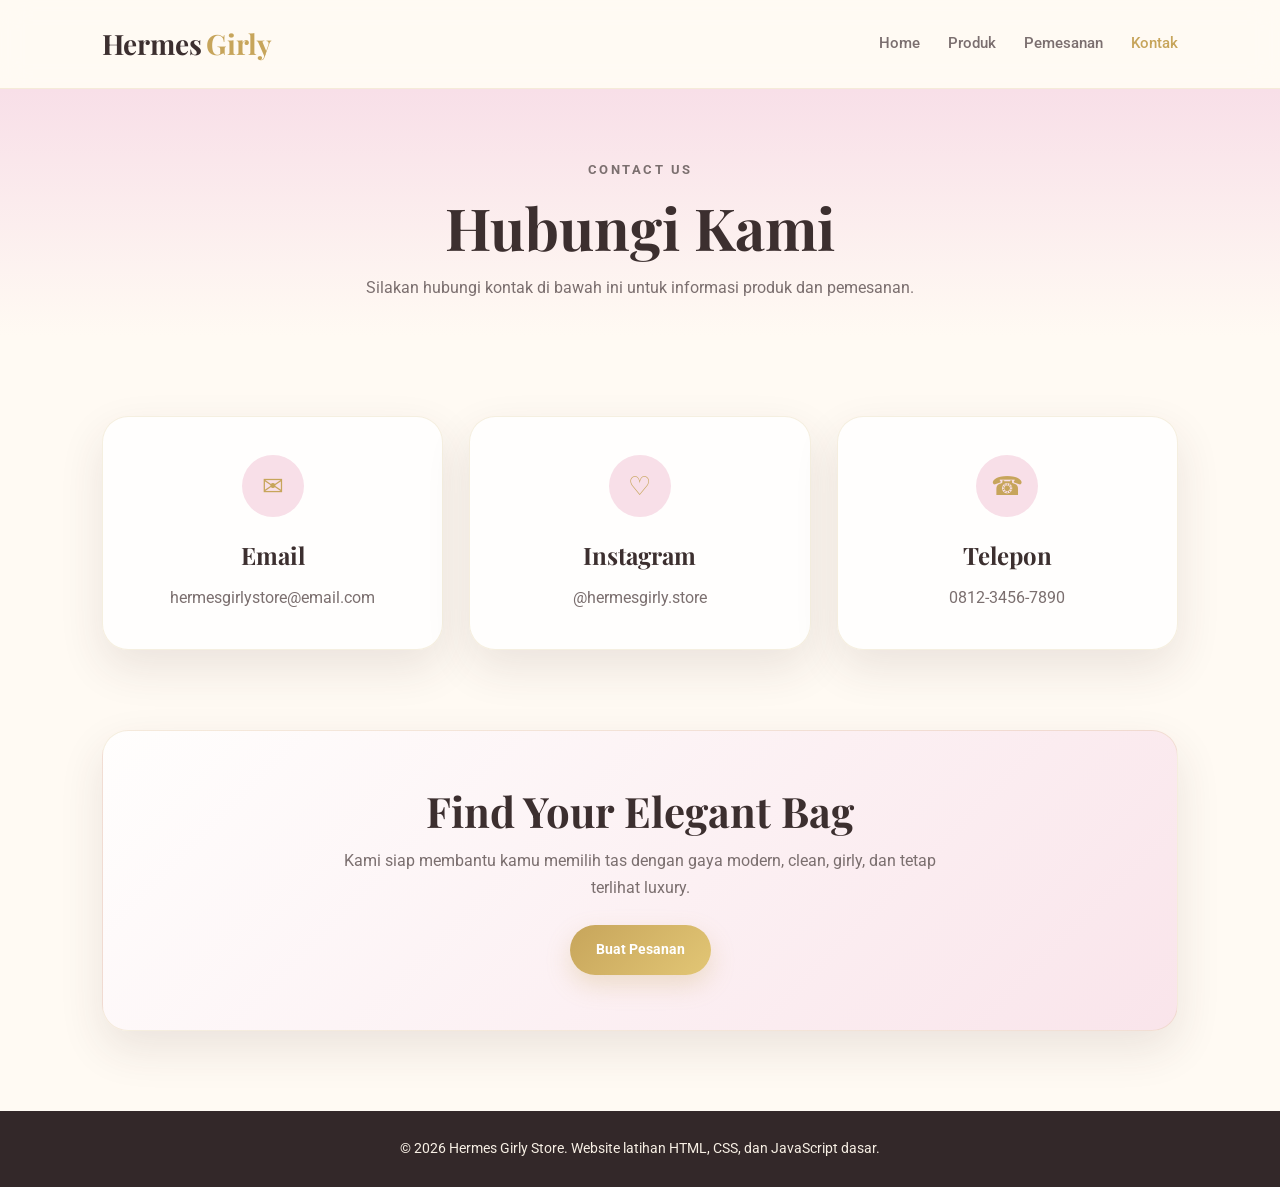
==== kontak.html @ 710419a9 "Add files via upload" ====
<!DOCTYPE html>
<html lang="id">
<head>
  <meta charset="UTF-8" />
  <meta name="viewport" content="width=device-width, initial-scale=1.0" />
  <title>Hermes Girly Store | Kontak</title>
  <link rel="preconnect" href="https://fonts.googleapis.com">
  <link rel="preconnect" href="https://fonts.gstatic.com" crossorigin>
  <link href="https://fonts.googleapis.com/css2?family=Playfair+Display:wght@600;700&family=Roboto:wght@300;400;500;700&display=swap" rel="stylesheet">
  <link rel="stylesheet" href="css/style.css" />
</head>
<body>
  <header class="navbar">
    <a href="index.html" class="logo">Hermes<span>Girly</span></a>

    <button class="menu-toggle" id="menuToggle" aria-label="Buka Menu">☰</button>

    <nav class="nav-menu" id="navMenu">
      <a href="index.html">Home</a>
      <a href="produk.html">Produk</a>
      <a href="pemesanan.html">Pemesanan</a>
      <a href="kontak.html" class="active">Kontak</a>
    </nav>
  </header>

  <main>
    <section class="page-header">
      <p class="label">Contact Us</p>
      <h1>Hubungi Kami</h1>
      <p>Silakan hubungi kontak di bawah ini untuk informasi produk dan pemesanan.</p>
    </section>

    <section class="section contact-section">
      <div class="contact-card">
        <div class="contact-icon">✉</div>
        <h3>Email</h3>
        <p>hermesgirlystore@email.com</p>
      </div>

      <div class="contact-card">
        <div class="contact-icon">♡</div>
        <h3>Instagram</h3>
        <p>@hermesgirly.store</p>
      </div>

      <div class="contact-card">
        <div class="contact-icon">☎</div>
        <h3>Telepon</h3>
        <p>0812-3456-7890</p>
      </div>
    </section>

    <section class="section contact-message">
      <h2>Find Your Elegant Bag</h2>
      <p>
        Kami siap membantu kamu memilih tas dengan gaya modern, clean, girly, dan tetap terlihat luxury.
      </p>
      <a href="pemesanan.html" class="btn primary">Buat Pesanan</a>
    </section>
  </main>

  <footer>
    <p>© 2026 Hermes Girly Store. Website latihan HTML, CSS, dan JavaScript dasar.</p>
  </footer>

  <script src="js/script.js"></script>
</body>
</html>
---- css/style.css ----
* {
  margin: 0;
  padding: 0;
  box-sizing: border-box;
}

:root {
  --soft-pink: #f8dfe8;
  --pink: #e8aabd;
  --beige: #f7efe4;
  --cream: #fffaf3;
  --gold: #c7a55b;
  --dark: #3c2f2f;
  --muted: #7b6f6f;
  --white: #ffffff;
  --shadow: 0 18px 45px rgba(70, 45, 45, 0.11);
}

body {
  font-family: 'Roboto', sans-serif;
  color: var(--dark);
  background: var(--cream);
  line-height: 1.7;
}

a {
  text-decoration: none;
  color: inherit;
}

img {
  max-width: 100%;
  display: block;
}

.navbar {
  width: 100%;
  padding: 20px 8%;
  background: rgba(255, 250, 243, 0.92);
  backdrop-filter: blur(14px);
  display: flex;
  align-items: center;
  justify-content: space-between;
  position: sticky;
  top: 0;
  z-index: 99;
  border-bottom: 1px solid rgba(199, 165, 91, 0.18);
}

.logo {
  font-family: 'Playfair Display', serif;
  font-size: 28px;
  font-weight: 700;
  color: var(--dark);
}

.logo span {
  color: var(--gold);
  margin-left: 4px;
}

.nav-menu {
  display: flex;
  gap: 28px;
  align-items: center;
}

.nav-menu a {
  font-size: 15px;
  font-weight: 500;
  color: var(--muted);
  transition: 0.3s;
}

.nav-menu a:hover,
.nav-menu a.active {
  color: var(--gold);
}

.menu-toggle {
  display: none;
  background: transparent;
  border: none;
  font-size: 28px;
  color: var(--dark);
  cursor: pointer;
}

.hero {
  min-height: 88vh;
  padding: 70px 8%;
  display: grid;
  grid-template-columns: 1.1fr 0.9fr;
  align-items: center;
  gap: 45px;
  background:
    linear-gradient(120deg, rgba(255, 250, 243, 0.92), rgba(248, 223, 232, 0.82)),
    url("../assets/hero-pattern.svg");
  background-size: cover;
  background-position: center;
}

.hero-content h1,
.page-header h1,
.section h2,
.banner h2,
.contact-message h2,
.modal-box h2,
.order-note h2 {
  font-family: 'Playfair Display', serif;
  color: var(--dark);
  line-height: 1.2;
}

.hero-content h1 {
  font-size: clamp(42px, 6vw, 72px);
  max-width: 720px;
  margin: 12px 0 20px;
}

.hero-text {
  max-width: 580px;
  color: var(--muted);
  font-size: 18px;
}

.label {
  color: var(--gold);
  font-size: 13px;
  font-weight: 700;
  letter-spacing: 2.5px;
  text-transform: uppercase;
}

.hero-buttons {
  display: flex;
  gap: 14px;
  margin-top: 32px;
  flex-wrap: wrap;
}

.btn {
  border: none;
  outline: none;
  cursor: pointer;
  padding: 13px 26px;
  border-radius: 999px;
  font-weight: 700;
  font-size: 14px;
  display: inline-flex;
  align-items: center;
  justify-content: center;
  transition: 0.3s ease;
}

.btn.primary {
  background: linear-gradient(135deg, var(--gold), #e2c675);
  color: var(--white);
  box-shadow: 0 10px 24px rgba(199, 165, 91, 0.27);
}

.btn.primary:hover {
  transform: translateY(-3px);
  box-shadow: 0 14px 30px rgba(199, 165, 91, 0.36);
}

.btn.secondary {
  background: var(--white);
  color: var(--dark);
  border: 1px solid rgba(199, 165, 91, 0.35);
}

.btn.secondary:hover {
  background: var(--beige);
  transform: translateY(-3px);
}

.btn.small {
  padding: 10px 18px;
  font-size: 13px;
  background: var(--dark);
  color: var(--white);
}

.btn.small:hover {
  background: var(--gold);
  transform: translateY(-2px);
}

.btn.full {
  width: 100%;
}

.hero-image {
  background: rgba(255, 255, 255, 0.46);
  border: 1px solid rgba(199, 165, 91, 0.2);
  border-radius: 42px;
  padding: 28px;
  box-shadow: var(--shadow);
}

.section {
  padding: 80px 8%;
}

.intro {
  text-align: center;
}

.intro h2 {
  font-size: 42px;
  margin: 12px 0 14px;
}

.intro > p:last-of-type {
  max-width: 760px;
  margin: 0 auto;
  color: var(--muted);
}

.features {
  display: grid;
  grid-template-columns: repeat(3, 1fr);
  gap: 22px;
  margin-top: 42px;
}

.feature-card,
.product-card,
.contact-card,
.order-form,
.order-note,
.contact-message {
  background: rgba(255, 255, 255, 0.82);
  border: 1px solid rgba(199, 165, 91, 0.18);
  border-radius: 26px;
  box-shadow: var(--shadow);
}

.feature-card {
  padding: 32px;
  text-align: left;
}

.feature-card span {
  width: 48px;
  height: 48px;
  border-radius: 50%;
  background: var(--soft-pink);
  color: var(--gold);
  display: grid;
  place-items: center;
  font-size: 22px;
  margin-bottom: 18px;
}

.feature-card h3,
.product-info h3,
.contact-card h3 {
  font-family: 'Playfair Display', serif;
  font-size: 24px;
  margin-bottom: 8px;
}

.feature-card p,
.contact-card p,
.contact-message p,
.order-note p {
  color: var(--muted);
}

.banner {
  margin: 20px 8% 80px;
  padding: 55px;
  border-radius: 34px;
  background:
    linear-gradient(135deg, rgba(248, 223, 232, 0.96), rgba(247, 239, 228, 0.94)),
    url("../assets/hero-pattern.svg");
  background-size: cover;
  text-align: center;
  border: 1px solid rgba(199, 165, 91, 0.2);
}

.banner h2 {
  font-size: clamp(30px, 5vw, 52px);
  margin-bottom: 24px;
}

.page-header {
  padding: 70px 8% 35px;
  text-align: center;
  background: linear-gradient(180deg, var(--soft-pink), var(--cream));
}

.page-header h1 {
  font-size: clamp(38px, 5vw, 58px);
  margin: 12px 0;
}

.page-header p {
  color: var(--muted);
  max-width: 700px;
  margin: 0 auto;
}

.product-grid {
  display: grid;
  grid-template-columns: repeat(3, 1fr);
  gap: 26px;
}

.product-card {
  overflow: hidden;
  transition: 0.3s;
}

.product-card:hover {
  transform: translateY(-8px);
  box-shadow: 0 24px 55px rgba(70, 45, 45, 0.16);
}

.product-card img {
  width: 100%;
  height: 245px;
  object-fit: cover;
  background: var(--beige);
}

.product-info {
  padding: 24px;
}

.price {
  color: var(--gold);
  font-weight: 800;
  margin: 8px 0 18px;
}

.form-section {
  display: grid;
  grid-template-columns: 1fr 0.8fr;
  gap: 28px;
  align-items: start;
}

.order-form {
  padding: 32px;
}

.form-group {
  margin-bottom: 19px;
}

.form-group label {
  display: block;
  margin-bottom: 8px;
  font-weight: 700;
  color: var(--dark);
}

.form-group input,
.form-group select,
.form-group textarea {
  width: 100%;
  padding: 14px 16px;
  border: 1px solid rgba(199, 165, 91, 0.32);
  border-radius: 16px;
  background: var(--cream);
  color: var(--dark);
  font-family: 'Roboto', sans-serif;
  font-size: 15px;
  outline: none;
  transition: 0.3s;
}

.form-group input:focus,
.form-group select:focus,
.form-group textarea:focus {
  border-color: var(--gold);
  box-shadow: 0 0 0 4px rgba(199, 165, 91, 0.12);
}

.error {
  color: #c95b73;
  font-size: 13px;
  min-height: 18px;
  display: block;
  margin-top: 5px;
}

.total-box {
  padding: 18px;
  border-radius: 18px;
  background: linear-gradient(135deg, var(--soft-pink), var(--beige));
  border: 1px solid rgba(199, 165, 91, 0.22);
  display: flex;
  justify-content: space-between;
  gap: 15px;
  align-items: center;
  margin: 20px 0 24px;
}

.total-box span {
  color: var(--muted);
  font-weight: 700;
}

.total-box strong {
  color: var(--dark);
  font-size: 20px;
}

.order-note {
  padding: 34px;
  position: sticky;
  top: 100px;
}

.order-note h2 {
  font-size: 34px;
  margin-bottom: 12px;
}

.order-note img {
  margin-top: 25px;
  border-radius: 24px;
}

.contact-section {
  display: grid;
  grid-template-columns: repeat(3, 1fr);
  gap: 26px;
}

.contact-card {
  text-align: center;
  padding: 38px 24px;
  transition: 0.3s;
}

.contact-card:hover {
  transform: translateY(-7px);
}

.contact-icon {
  width: 62px;
  height: 62px;
  border-radius: 50%;
  margin: 0 auto 18px;
  display: grid;
  place-items: center;
  background: var(--soft-pink);
  color: var(--gold);
  font-size: 26px;
}

.contact-message {
  margin: 0 8% 80px;
  text-align: center;
  padding: 55px 30px;
  background: linear-gradient(135deg, rgba(255, 255, 255, 0.8), rgba(248, 223, 232, 0.8));
}

.contact-message h2 {
  font-size: 42px;
  margin-bottom: 10px;
}

.contact-message p {
  max-width: 640px;
  margin: 0 auto 24px;
}

.modal {
  position: fixed;
  inset: 0;
  background: rgba(40, 25, 25, 0.48);
  display: none;
  align-items: center;
  justify-content: center;
  z-index: 999;
  padding: 20px;
}

.modal.show {
  display: flex;
}

.modal-box {
  width: min(460px, 100%);
  background: var(--cream);
  border-radius: 28px;
  padding: 34px;
  position: relative;
  box-shadow: 0 26px 70px rgba(0, 0, 0, 0.22);
  border: 1px solid rgba(199, 165, 91, 0.28);
  animation: pop 0.25s ease;
}

@keyframes pop {
  from {
    transform: scale(0.92);
    opacity: 0;
  }
  to {
    transform: scale(1);
    opacity: 1;
  }
}

.modal-close {
  position: absolute;
  top: 16px;
  right: 18px;
  border: none;
  background: var(--soft-pink);
  color: var(--dark);
  width: 34px;
  height: 34px;
  border-radius: 50%;
  font-size: 22px;
  cursor: pointer;
}

.modal-box h2 {
  margin: 10px 0;
  font-size: 34px;
}

.modal-price {
  color: var(--gold);
  font-weight: 800;
  margin-bottom: 12px;
}

.modal-box .btn {
  margin-top: 20px;
}

footer {
  padding: 26px 8%;
  text-align: center;
  background: #332829;
  color: #f7efe4;
  font-size: 14px;
}

@media (max-width: 900px) {
  .hero,
  .form-section {
    grid-template-columns: 1fr;
  }

  .hero {
    padding-top: 50px;
  }

  .features,
  .product-grid,
  .contact-section {
    grid-template-columns: repeat(2, 1fr);
  }

  .order-note {
    position: static;
  }
}

@media (max-width: 720px) {
  .navbar {
    padding: 16px 6%;
  }

  .menu-toggle {
    display: block;
  }

  .nav-menu {
    position: absolute;
    top: 72px;
    left: 6%;
    right: 6%;
    background: var(--cream);
    border: 1px solid rgba(199, 165, 91, 0.24);
    border-radius: 22px;
    padding: 18px;
    display: none;
    flex-direction: column;
    align-items: flex-start;
    box-shadow: var(--shadow);
  }

  .nav-menu.show {
    display: flex;
  }

  .hero,
  .section {
    padding-left: 6%;
    padding-right: 6%;
  }

  .features,
  .product-grid,
  .contact-section {
    grid-template-columns: 1fr;
  }

  .banner,
  .contact-message {
    margin-left: 6%;
    margin-right: 6%;
    padding: 34px 22px;
  }

  .product-card img {
    height: 220px;
  }

  .total-box {
    flex-direction: column;
    align-items: flex-start;
  }
}
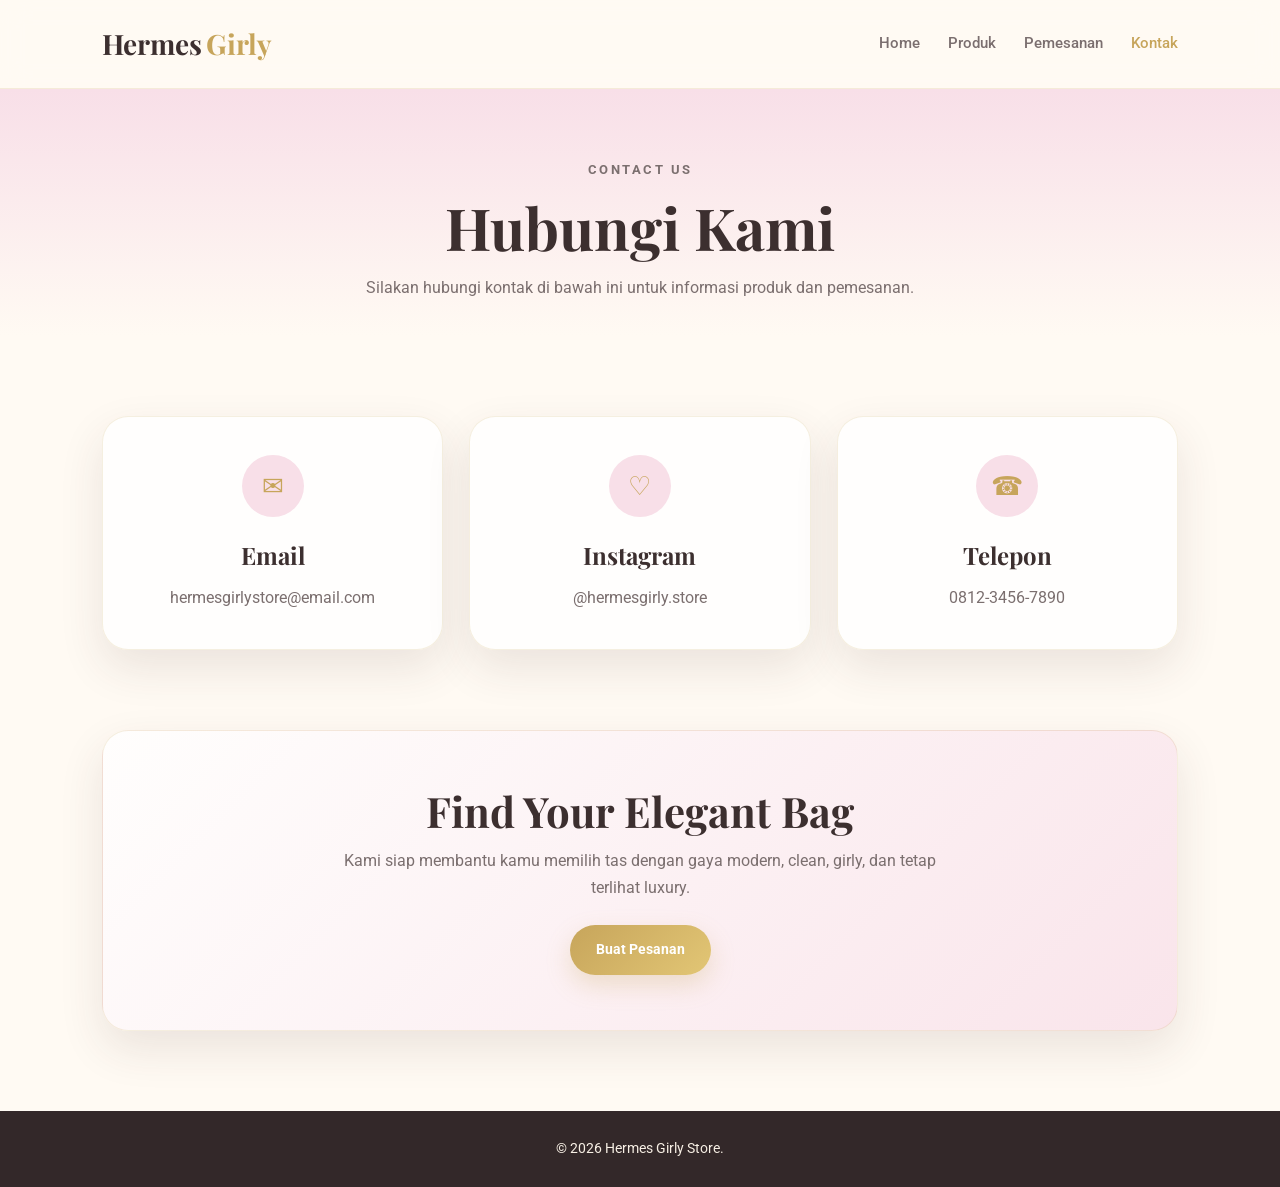
==== commit 0aab8008: "Update kontak.html" ====
--- a/kontak.html
+++ b/kontak.html
@@ -60,7 +60,7 @@
   </main>
 
   <footer>
-    <p>© 2026 Hermes Girly Store. Website latihan HTML, CSS, dan JavaScript dasar.</p>
+    <p>© 2026 Hermes Girly Store.</p>
   </footer>
 
   <script src="js/script.js"></script>
